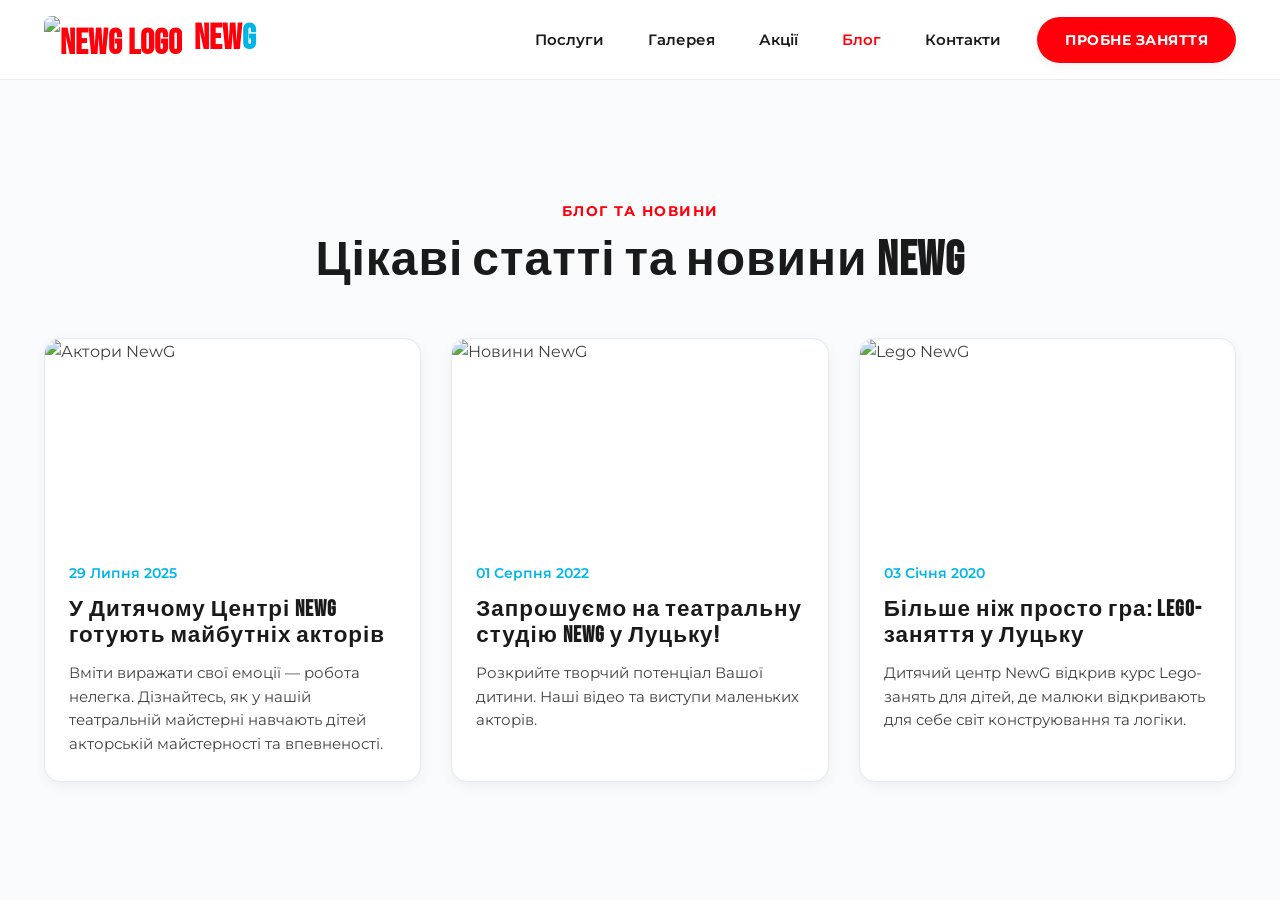
==== blog/index.html @ a783fdd4 "Initial commit for NewG Children Center website" ====
<!DOCTYPE html>
<html lang="uk">
<head>
  <meta charset="UTF-8">
  <meta name="viewport" content="width=device-width, initial-scale=1.0">
  <title>Блог та новини | Дитячий центр «NewG»</title>
  <link rel="stylesheet" href="../css/style.css">
</head>
<body>
  <header class="header">
    <div class="container header-container">
      <a href="../index.html" class="logo-brand">
        <img src="https://newg.com.ua/img/logo.jpg" alt="NewG Logo">
        <span class="logo-text">New<span>G</span></span>
      </a>
      <nav class="nav-desktop">
        <ul class="nav-list">
          <li class="nav-item"><a href="../index.html#services" class="nav-link">Послуги</a></li>
          <li class="nav-item"><a href="../index.html#gallery" class="nav-link">Галерея</a></li>
          <li class="nav-item"><a href="../promo/index.html" class="nav-link">Акції</a></li>
          <li class="nav-item"><a href="index.html" class="nav-link" style="color: var(--primary-red);">Блог</a></li>
          <li class="nav-item"><a href="../index.html#contact" class="nav-link">Контакти</a></li>
        </ul>
        <button class="btn btn-primary" data-modal="probeModal">ПРОБНЕ ЗАНЯТТЯ</button>
      </nav>
    </div>
  </header>

  <section class="section" style="padding-top: 120px;">
    <div class="container">
      <div class="section-header">
        <span class="section-tag">Блог та новини</span>
        <h2 class="section-title">Цікаві статті та новини NewG</h2>
      </div>

      <div class="cards-grid">
        <article class="article-card">
          <div class="article-thumb">
            <img src="https://newg.com.ua/pages/blog/th/29.jpg" alt="Актори NewG">
          </div>
          <div class="article-body">
            <span class="article-date">29 Липня 2025</span>
            <h3 class="article-title">У Дитячому Центрі NewG готують майбутніх акторів</h3>
            <p class="article-snippet">Вміти виражати свої емоції — робота нелегка. Дізнайтесь, як у нашій театральній майстерні навчають дітей акторській майстерності та впевненості.</p>
          </div>
        </article>

        <article class="article-card">
          <div class="article-thumb">
            <img src="https://newg.com.ua/pages/blog/th/21.jpg" alt="Новини NewG">
          </div>
          <div class="article-body">
            <span class="article-date">01 Серпня 2022</span>
            <h3 class="article-title">Запрошуємо на театральну студію NewG у Луцьку!</h3>
            <p class="article-snippet">Розкрийте творчий потенціал Вашої дитини. Наші відео та виступи маленьких акторів.</p>
          </div>
        </article>

        <article class="article-card">
          <div class="article-thumb">
            <img src="https://newg.com.ua/pages/blog/th/24.jpg" alt="Lego NewG">
          </div>
          <div class="article-body">
            <span class="article-date">03 Січня 2020</span>
            <h3 class="article-title">Більше ніж просто гра: Lego-заняття у Луцьку</h3>
            <p class="article-snippet">Дитячий центр NewG відкрив курс Lego-занять для дітей, де малюки відкривають для себе світ конструювання та логіки.</p>
          </div>
        </article>
      </div>
    </div>
  </section>

  <!-- Modal: Probe -->
  <div class="modal-backdrop" id="probeModal">
    <div class="modal-card">
      <button class="modal-close-btn" aria-label="Close modal">&times;</button>
      <h3 class="modal-title">Безкоштовне пробне заняття</h3>
      <form>
        <div class="form-group">
          <label class="form-label" for="probeName">Ваше ім'я</label>
          <input type="text" id="probeName" class="form-input" placeholder="Олена" required minlength="2">
        </div>
        <div class="form-group">
          <label class="form-label" for="probePhone">Номер телефону</label>
          <input type="tel" id="probePhone" class="form-input" placeholder="+38 050 000 00 00" required minlength="10">
        </div>
        <button type="submit" class="btn btn-primary" style="width: 100%; margin-top: 10px;">ЗАПИСАТИСЬ</button>
      </form>
    </div>
  </div>

  <script src="../js/app.js"></script>
</body>
</html>
---- css/style.css ----
@import url('https://fonts.googleapis.com/css2?family=Bebas+Neue&family=Montserrat:wght@300;400;500;600;700;800&display=swap');

:root {
  --primary-red: #ff000b;
  --primary-red-hover: #d40009;
  --secondary-cyan: #00b5e8;
  --secondary-cyan-hover: #0093be;
  --dark-text: #1a1a1a;
  --body-text: #434343;
  --bg-light: #f9fbfd;
  --bg-card: #ffffff;
  --border-color: #e5e9f0;
  --shadow-sm: 0 4px 12px rgba(0, 0, 0, 0.05);
  --shadow-md: 0 8px 30px rgba(0, 0, 0, 0.08);
  --shadow-lg: 0 16px 40px rgba(0, 0, 0, 0.12);
  --radius-sm: 8px;
  --radius-md: 16px;
  --radius-lg: 24px;
  --transition-fast: 0.2s cubic-bezier(0.4, 0, 0.2, 1);
  --transition-normal: 0.35s cubic-bezier(0.4, 0, 0.2, 1);
  --font-heading: 'Bebas Neue', cursive, sans-serif;
  --font-body: 'Montserrat', sans-serif;
}

/* Reset & Global */
*, *::before, *::after {
  box-sizing: border-box;
  margin: 0;
  padding: 0;
}

html {
  scroll-behavior: smooth;
  font-size: 16px;
}

body {
  font-family: var(--font-body);
  color: var(--body-text);
  background-color: var(--bg-light);
  line-height: 1.6;
  overflow-x: hidden;
  padding-top: 80px;
}

::selection {
  background-color: var(--primary-red);
  color: #fff;
}

/* Typography */
h1, h2, h3, h4, h5, h6 {
  color: var(--dark-text);
  font-family: var(--font-heading);
  letter-spacing: 1px;
  line-height: 1.1;
}

a {
  color: inherit;
  text-decoration: none;
  transition: var(--transition-fast);
}

img {
  max-width: 100%;
  height: auto;
  display: block;
}

.container {
  max-width: 1240px;
  margin: 0 auto;
  padding: 0 24px;
}

.container-wide {
  max-width: 1360px;
  margin: 0 auto;
  padding: 0 24px;
}

/* Buttons */
.btn {
  display: inline-flex;
  align-items: center;
  justify-content: center;
  gap: 10px;
  padding: 14px 28px;
  font-family: var(--font-body);
  font-weight: 700;
  font-size: 0.9rem;
  text-transform: uppercase;
  letter-spacing: 0.5px;
  border-radius: 50px;
  border: none;
  cursor: pointer;
  transition: var(--transition-normal);
  box-shadow: var(--shadow-sm);
}

.btn-primary {
  background-color: var(--primary-red);
  color: #ffffff;
}

.btn-primary:hover {
  background-color: var(--secondary-cyan);
  transform: translateY(-2px);
  box-shadow: 0 8px 20px rgba(0, 181, 232, 0.3);
}

.btn-secondary {
  background-color: var(--secondary-cyan);
  color: #ffffff;
}

.btn-secondary:hover {
  background-color: var(--primary-red);
  transform: translateY(-2px);
  box-shadow: 0 8px 20px rgba(255, 0, 11, 0.3);
}

.btn-outline {
  background: transparent;
  border: 2px solid var(--primary-red);
  color: var(--primary-red);
}

.btn-outline:hover {
  background: var(--primary-red);
  color: #ffffff;
  transform: translateY(-2px);
}

/* Header & Navigation */
.header {
  position: fixed;
  top: 0;
  left: 0;
  right: 0;
  height: 80px;
  background: rgba(255, 255, 255, 0.95);
  backdrop-filter: blur(12px);
  -webkit-backdrop-filter: blur(12px);
  border-bottom: 1px solid rgba(0, 0, 0, 0.08);
  z-index: 1000;
  transition: var(--transition-normal);
}

.header-container {
  display: flex;
  align-items: center;
  justify-content: space-between;
  height: 100%;
}

.logo-brand {
  display: flex;
  align-items: center;
  gap: 12px;
  font-family: var(--font-heading);
  font-size: 2.2rem;
  font-weight: 700;
  color: var(--primary-red);
}

.logo-brand img {
  height: 48px;
  width: auto;
  border-radius: var(--radius-sm);
}

.logo-text span {
  color: var(--secondary-cyan);
}

.nav-desktop {
  display: flex;
  align-items: center;
  gap: 24px;
}

.nav-list {
  display: flex;
  align-items: center;
  list-style: none;
  gap: 20px;
}

.nav-item {
  position: relative;
}

.nav-link {
  font-weight: 600;
  font-size: 0.92rem;
  color: var(--dark-text);
  padding: 8px 12px;
  border-radius: var(--radius-sm);
}

.nav-link:hover {
  color: var(--primary-red);
}

/* Dropdown Menu */
.dropdown {
  position: absolute;
  top: 100%;
  left: 0;
  min-width: 260px;
  background: #ffffff;
  border-radius: var(--radius-md);
  box-shadow: var(--shadow-lg);
  padding: 12px 0;
  opacity: 0;
  visibility: hidden;
  transform: translateY(10px);
  transition: var(--transition-normal);
  list-style: none;
  z-index: 1001;
  border: 1px solid rgba(0, 0, 0, 0.05);
}

.nav-item:hover .dropdown {
  opacity: 1;
  visibility: visible;
  transform: translateY(0);
}

.dropdown-link {
  display: block;
  padding: 10px 20px;
  font-size: 0.9rem;
  font-weight: 500;
  color: var(--body-text);
}

.dropdown-link:hover {
  background: #f0f8ff;
  color: var(--secondary-cyan);
  padding-left: 24px;
}

/* Mobile Nav Toggle */
.mobile-toggle {
  display: none;
  background: none;
  border: none;
  cursor: pointer;
  width: 40px;
  height: 40px;
  position: relative;
  z-index: 1002;
}

.mobile-toggle span {
  display: block;
  width: 26px;
  height: 3px;
  background: var(--dark-text);
  margin: 5px auto;
  border-radius: 2px;
  transition: var(--transition-normal);
}

/* Mobile Nav Drawer */
.mobile-nav-overlay {
  position: fixed;
  inset: 0;
  background: rgba(0, 0, 0, 0.5);
  backdrop-filter: blur(4px);
  opacity: 0;
  visibility: hidden;
  transition: var(--transition-normal);
  z-index: 1000;
}

.mobile-nav-overlay.active {
  opacity: 1;
  visibility: visible;
}

.mobile-drawer {
  position: fixed;
  top: 0;
  right: -320px;
  width: 320px;
  height: 100vh;
  background: #ffffff;
  box-shadow: var(--shadow-lg);
  padding: 80px 24px 30px;
  transition: var(--transition-normal);
  z-index: 1001;
  display: flex;
  flex-direction: column;
  justify-content: space-between;
}

.mobile-drawer.active {
  right: 0;
}

.mobile-nav-list {
  list-style: none;
  display: flex;
  flex-direction: column;
  gap: 16px;
}

.mobile-nav-link {
  font-size: 1.1rem;
  font-weight: 600;
  color: var(--dark-text);
}

/* Hero Section */
.hero-section {
  padding: 60px 0 80px;
  background: linear-gradient(135deg, #ffffff 0%, #f4f9ff 100%);
  position: relative;
  overflow: hidden;
}

.hero-grid {
  display: grid;
  grid-template-columns: 1fr 1fr;
  gap: 40px;
  align-items: center;
}

.hero-content {
  display: flex;
  flex-direction: column;
  gap: 20px;
}

.hero-badge {
  display: inline-flex;
  align-items: center;
  gap: 8px;
  padding: 6px 16px;
  background: rgba(255, 0, 11, 0.08);
  color: var(--primary-red);
  border-radius: 50px;
  font-weight: 700;
  font-size: 0.85rem;
  width: fit-content;
}

.hero-title {
  font-size: 3.8rem;
  color: var(--dark-text);
  line-height: 1.05;
}

.hero-subtitle {
  font-size: 1.25rem;
  font-weight: 700;
  color: var(--secondary-cyan);
}

.hero-desc {
  font-size: 1rem;
  color: var(--body-text);
  line-height: 1.7;
}

.hero-actions {
  display: flex;
  align-items: center;
  gap: 16px;
  flex-wrap: wrap;
  margin-top: 10px;
}

.phone-link {
  display: inline-flex;
  align-items: center;
  gap: 8px;
  font-size: 1.1rem;
  font-weight: 700;
  color: var(--dark-text);
}

.phone-link:hover {
  color: var(--primary-red);
}

.social-icon-btn {
  display: inline-flex;
  align-items: center;
  justify-content: center;
  width: 44px;
  height: 44px;
  border-radius: 50%;
  background: #ffffff;
  box-shadow: var(--shadow-sm);
  border: 1px solid var(--border-color);
  transition: var(--transition-fast);
}

.social-icon-btn:hover {
  transform: translateY(-2px);
  box-shadow: var(--shadow-md);
}

.hero-slider-wrap {
  position: relative;
  border-radius: var(--radius-lg);
  overflow: hidden;
  box-shadow: var(--shadow-lg);
}

.hero-slider {
  position: relative;
  width: 100%;
  aspect-ratio: 4/3;
}

.hero-slide {
  position: absolute;
  inset: 0;
  opacity: 0;
  transition: opacity 0.8s ease;
}

.hero-slide.active {
  opacity: 1;
}

.hero-slide img {
  width: 100%;
  height: 100%;
  object-fit: cover;
}

/* Slider Controls */
.slider-dots {
  position: absolute;
  bottom: 16px;
  left: 50%;
  transform: translateX(-50%);
  display: flex;
  gap: 8px;
  z-index: 10;
}

.slider-dot {
  width: 12px;
  height: 12px;
  border-radius: 50%;
  background: rgba(255, 255, 255, 0.5);
  border: none;
  cursor: pointer;
  transition: var(--transition-fast);
}

.slider-dot.active {
  background: #ffffff;
  width: 28px;
  border-radius: 12px;
}

/* Mission Quote Section */
.mission-section {
  padding: 60px 0;
  background: #ffffff;
  text-align: center;
  border-top: 1px solid var(--border-color);
  border-bottom: 1px solid var(--border-color);
}

.mission-box {
  max-width: 900px;
  margin: 0 auto;
  display: flex;
  flex-direction: column;
  align-items: center;
  gap: 20px;
}

.mission-quote {
  font-size: 1.25rem;
  font-weight: 500;
  line-height: 1.8;
  color: var(--dark-text);
  font-style: italic;
}

.mission-highlight {
  font-family: var(--font-heading);
  font-size: 2.2rem;
  color: var(--primary-red);
  letter-spacing: 1px;
}

/* Section Common */
.section {
  padding: 90px 0;
}

.section-header {
  text-align: center;
  max-width: 700px;
  margin: 0 auto 50px;
  display: flex;
  flex-direction: column;
  gap: 12px;
}

.section-tag {
  font-weight: 700;
  font-size: 0.9rem;
  color: var(--primary-red);
  text-transform: uppercase;
  letter-spacing: 1.5px;
}

.section-title {
  font-size: 3rem;
  color: var(--dark-text);
}

.section-desc {
  font-size: 1.05rem;
  color: var(--body-text);
}

/* Service Card Block Layout */
.service-block {
  display: grid;
  grid-template-columns: 1fr 1fr;
  gap: 60px;
  align-items: center;
  margin-bottom: 80px;
  background: #ffffff;
  padding: 40px;
  border-radius: var(--radius-lg);
  box-shadow: var(--shadow-md);
  border: 1px solid var(--border-color);
  transition: var(--transition-normal);
}

.service-block:hover {
  box-shadow: var(--shadow-lg);
  transform: translateY(-4px);
}

.service-block.reverse {
  grid-template-columns: 1fr 1fr;
}

.service-block.reverse .service-info {
  order: 2;
}

.service-block.reverse .service-gallery-wrap {
  order: 1;
}

.service-info {
  display: flex;
  flex-direction: column;
  gap: 16px;
}

.service-age-badge {
  display: inline-flex;
  padding: 4px 14px;
  background: var(--secondary-cyan);
  color: #ffffff;
  font-family: var(--font-heading);
  font-size: 1.1rem;
  border-radius: var(--radius-sm);
  width: fit-content;
}

.service-title {
  font-size: 2.4rem;
  color: var(--dark-text);
}

.service-list {
  list-style: none;
  display: flex;
  flex-direction: column;
  gap: 10px;
  margin: 10px 0;
}

.service-list li {
  position: relative;
  padding-left: 28px;
  font-size: 0.98rem;
}

.service-list li::before {
  content: "✓";
  position: absolute;
  left: 0;
  top: 0;
  color: var(--primary-red);
  font-weight: 800;
  font-size: 1.1rem;
}

.service-gallery-wrap {
  position: relative;
  border-radius: var(--radius-md);
  overflow: hidden;
  aspect-ratio: 4/3;
  box-shadow: var(--shadow-sm);
}

.service-gallery-wrap img {
  width: 100%;
  height: 100%;
  object-fit: cover;
}

/* STREAMS Grid */
.streams-grid {
  display: grid;
  grid-template-columns: repeat(auto-fit, minmax(130px, 1fr));
  gap: 12px;
  margin: 16px 0;
}

.stream-item {
  background: #f0f8ff;
  border: 1px solid #d0e8fc;
  padding: 12px;
  border-radius: var(--radius-sm);
  text-align: center;
}

.stream-letter {
  font-family: var(--font-heading);
  font-size: 1.8rem;
  color: var(--primary-red);
  line-height: 1;
}

.stream-text {
  font-size: 0.85rem;
  font-weight: 600;
  color: var(--dark-text);
}

/* Photo Gallery Section */
.gallery-section {
  background: #ffffff;
  padding: 90px 0;
}

.gallery-grid {
  display: grid;
  grid-template-columns: repeat(auto-fill, minmax(280px, 1fr));
  gap: 20px;
}

.gallery-item {
  position: relative;
  border-radius: var(--radius-md);
  overflow: hidden;
  aspect-ratio: 4/3;
  box-shadow: var(--shadow-sm);
  cursor: pointer;
}

.gallery-item img {
  width: 100%;
  height: 100%;
  object-fit: cover;
  transition: transform 0.5s ease;
}

.gallery-item:hover img {
  transform: scale(1.08);
}

.gallery-overlay {
  position: absolute;
  inset: 0;
  background: linear-gradient(to top, rgba(0, 0, 0, 0.6) 0%, transparent 60%);
  opacity: 0;
  transition: var(--transition-fast);
  display: flex;
  align-items: flex-end;
  padding: 20px;
  color: #ffffff;
  font-weight: 600;
}

.gallery-item:hover .gallery-overlay {
  opacity: 1;
}

/* Promo & Blog Cards Grid */
.cards-grid {
  display: grid;
  grid-template-columns: repeat(auto-fit, minmax(320px, 1fr));
  gap: 30px;
}

.article-card {
  background: #ffffff;
  border-radius: var(--radius-md);
  overflow: hidden;
  box-shadow: var(--shadow-sm);
  border: 1px solid var(--border-color);
  transition: var(--transition-normal);
  display: flex;
  flex-direction: column;
}

.article-card:hover {
  transform: translateY(-6px);
  box-shadow: var(--shadow-md);
}

.article-thumb {
  height: 200px;
  overflow: hidden;
}

.article-thumb img {
  width: 100%;
  height: 100%;
  object-fit: cover;
  transition: transform 0.5s ease;
}

.article-card:hover .article-thumb img {
  transform: scale(1.06);
}

.article-body {
  padding: 24px;
  display: flex;
  flex-direction: column;
  gap: 12px;
  flex-grow: 1;
}

.article-date {
  font-size: 0.85rem;
  color: var(--secondary-cyan);
  font-weight: 600;
}

.article-title {
  font-size: 1.4rem;
  color: var(--dark-text);
  line-height: 1.2;
}

.article-snippet {
  font-size: 0.92rem;
  color: var(--body-text);
}

/* Contact Footer Section */
.footer {
  background: #13171c;
  color: #e9e9ea;
  padding: 80px 0 40px;
}

.footer-grid {
  display: grid;
  grid-template-columns: 2fr 1fr 2fr;
  gap: 50px;
  align-items: center;
  padding-bottom: 60px;
  border-bottom: 1px solid rgba(255, 255, 255, 0.1);
}

.footer-info {
  display: flex;
  flex-direction: column;
  gap: 16px;
}

.footer-info h4 {
  color: #ffffff;
  font-size: 1.8rem;
}

.footer-contact-item {
  display: flex;
  align-items: center;
  gap: 12px;
  font-size: 1.1rem;
}

.footer-contact-item a {
  color: #ffffff;
}

.footer-contact-item a:hover {
  color: var(--primary-red);
}

.footer-brand {
  text-align: center;
  display: flex;
  flex-direction: column;
  align-items: center;
  gap: 20px;
}

.footer-logo img {
  height: 60px;
}

.footer-socials {
  display: flex;
  gap: 16px;
}

.footer-cta {
  display: flex;
  flex-direction: column;
  align-items: flex-end;
  gap: 16px;
  text-align: right;
}

.footer-bottom {
  padding-top: 30px;
  display: flex;
  justify-content: space-between;
  align-items: center;
  font-size: 0.85rem;
  color: #888888;
}

/* Modals */
.modal-backdrop {
  position: fixed;
  inset: 0;
  background: rgba(0, 0, 0, 0.65);
  backdrop-filter: blur(6px);
  display: flex;
  align-items: center;
  justify-content: center;
  opacity: 0;
  visibility: hidden;
  transition: var(--transition-normal);
  z-index: 2000;
  padding: 20px;
}

.modal-backdrop.active {
  opacity: 1;
  visibility: visible;
}

.modal-card {
  background: #ffffff;
  width: 100%;
  max-width: 480px;
  border-radius: var(--radius-lg);
  padding: 40px;
  box-shadow: var(--shadow-lg);
  position: relative;
  transform: scale(0.9);
  transition: var(--transition-normal);
}

.modal-backdrop.active .modal-card {
  transform: scale(1);
}

.modal-close-btn {
  position: absolute;
  top: 20px;
  right: 20px;
  background: none;
  border: none;
  font-size: 1.8rem;
  line-height: 1;
  color: #888888;
  cursor: pointer;
  transition: var(--transition-fast);
}

.modal-close-btn:hover {
  color: var(--primary-red);
}

.modal-title {
  font-size: 2.2rem;
  color: var(--dark-text);
  margin-bottom: 8px;
}

.modal-subtitle {
  font-size: 0.95rem;
  color: var(--body-text);
  margin-bottom: 24px;
}

.form-group {
  margin-bottom: 20px;
  display: flex;
  flex-direction: column;
  gap: 6px;
}

.form-label {
  font-size: 0.85rem;
  font-weight: 700;
  color: var(--dark-text);
}

.form-input {
  width: 100%;
  padding: 14px 18px;
  border: 1px solid var(--border-color);
  border-radius: var(--radius-sm);
  font-family: var(--font-body);
  font-size: 1rem;
  outline: none;
  transition: var(--transition-fast);
}

.form-input:focus {
  border-color: var(--primary-red);
  box-shadow: 0 0 0 3px rgba(255, 0, 11, 0.15);
}

/* Toast Notifications */
.toast-container {
  position: fixed;
  bottom: 30px;
  right: 30px;
  z-index: 3000;
  display: flex;
  flex-direction: column;
  gap: 10px;
}

.toast {
  background: #ffffff;
  color: var(--dark-text);
  padding: 16px 24px;
  border-radius: var(--radius-md);
  box-shadow: var(--shadow-lg);
  border-left: 5px solid var(--primary-red);
  font-weight: 600;
  font-size: 0.95rem;
  animation: slideInRight 0.4s ease forwards;
}

@keyframes slideInRight {
  from {
    transform: translateX(100%);
    opacity: 0;
  }
  to {
    transform: translateX(0);
    opacity: 1;
  }
}

/* Back to top button */
.back-to-top {
  position: fixed;
  bottom: 30px;
  left: 30px;
  width: 48px;
  height: 48px;
  border-radius: 50%;
  background: var(--primary-red);
  color: #ffffff;
  border: none;
  cursor: pointer;
  box-shadow: var(--shadow-md);
  display: flex;
  align-items: center;
  justify-content: center;
  font-size: 1.2rem;
  opacity: 0;
  visibility: hidden;
  transition: var(--transition-normal);
  z-index: 999;
}

.back-to-top.visible {
  opacity: 1;
  visibility: visible;
}

.back-to-top:hover {
  background: var(--secondary-cyan);
  transform: translateY(-4px);
}

/* Responsive Media Queries */
@media (max-width: 1024px) {
  .hero-grid {
    grid-template-columns: 1fr;
  }
  
  .service-block, .service-block.reverse {
    grid-template-columns: 1fr;
    padding: 30px;
  }

  .service-block.reverse .service-info {
    order: 1;
  }

  .service-block.reverse .service-gallery-wrap {
    order: 2;
  }

  .footer-grid {
    grid-template-columns: 1fr;
    text-align: center;
  }

  .footer-cta {
    align-items: center;
    text-align: center;
  }
}

@media (max-width: 768px) {
  .nav-desktop {
    display: none;
  }

  .mobile-toggle {
    display: block;
  }

  .hero-title {
    font-size: 2.8rem;
  }

  .section-title {
    font-size: 2.2rem;
  }
}
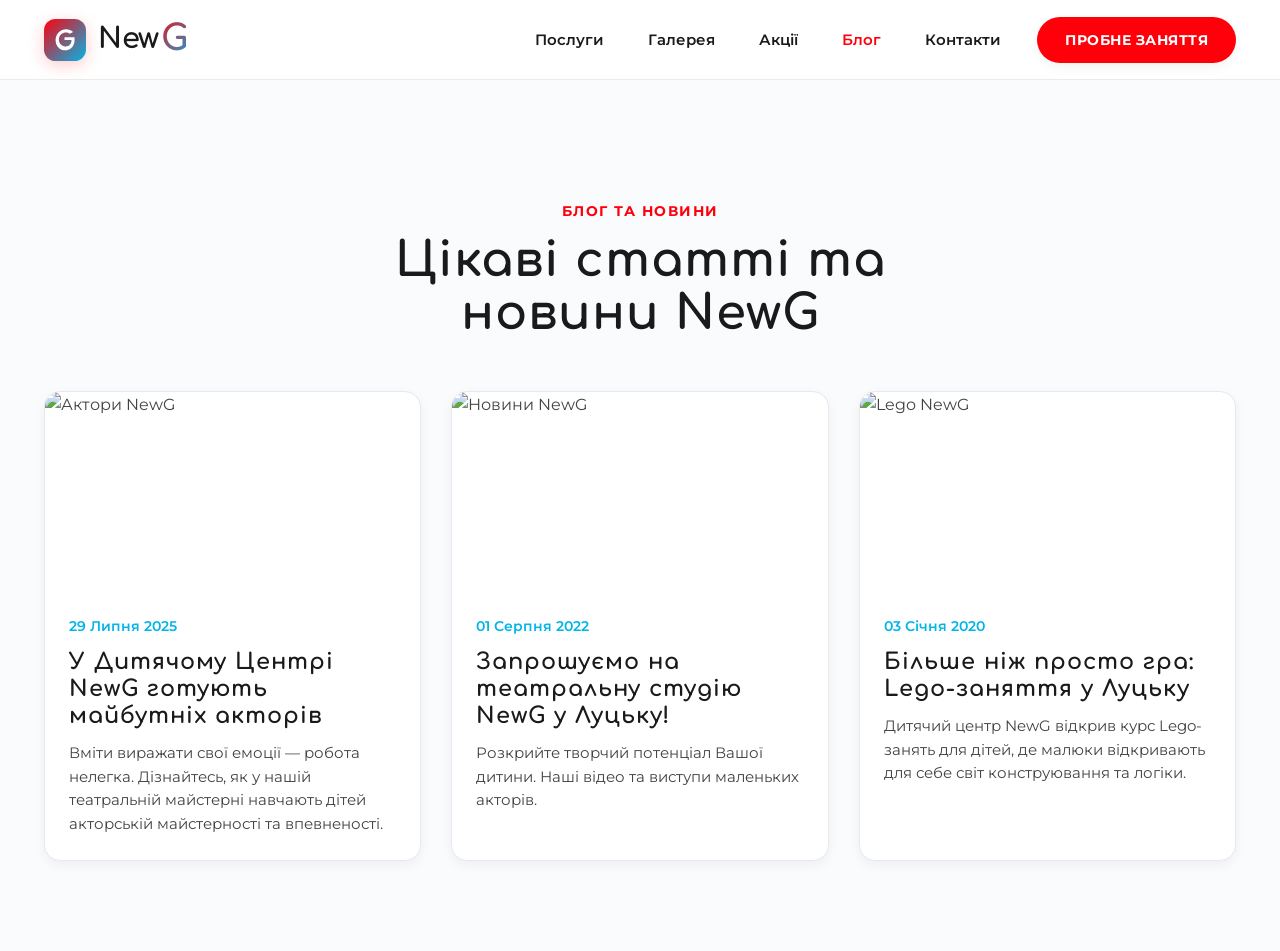
==== commit 0f0a8649: "Update font to rounded Comfortaa and enhance logo G sharpness with vector SVG" ====
--- a/blog/index.html
+++ b/blog/index.html
@@ -10,8 +10,19 @@
   <header class="header">
     <div class="container header-container">
       <a href="../index.html" class="logo-brand">
-        <img src="https://newg.com.ua/img/logo.jpg" alt="NewG Logo">
-        <span class="logo-text">New<span>G</span></span>
+        <div class="logo-icon-wrap">
+          <svg width="42" height="42" viewBox="0 0 44 44" fill="none" xmlns="http://www.w3.org/2000/svg">
+            <rect width="44" height="44" rx="12" fill="url(#logo_grad_blg)"/>
+            <path d="M 27 15.5 C 24.8 13.5 20.8 13.5 18 16 C 14.8 18.8 14.8 24.2 18 27 C 21 29.8 25.5 29.2 27.5 26.5 C 28.5 25.2 28.8 23.5 28.8 22 H 21.5 V 19 H 32 V 22.5 C 32 26 30.5 29 28 31 C 24.5 33.8 18.5 33.5 14.8 29.5 C 11.2 25.5 11.2 18.5 15.5 14 C 19.5 9.8 26.5 10 30.5 13.5 L 27 15.5 Z" fill="white"/>
+            <defs>
+              <linearGradient id="logo_grad_blg" x1="0" y1="0" x2="44" y2="44" gradientUnits="userSpaceOnUse">
+                <stop stop-color="#FF000B"/>
+                <stop offset="1" stop-color="#00B5E8"/>
+              </linearGradient>
+            </defs>
+          </svg>
+        </div>
+        <span class="logo-text">New<span class="logo-g-accent">G</span></span>
       </a>
       <nav class="nav-desktop">
         <ul class="nav-list">
--- a/css/style.css
+++ b/css/style.css
@@ -1,4 +1,4 @@
-@import url('https://fonts.googleapis.com/css2?family=Bebas+Neue&family=Montserrat:wght@300;400;500;600;700;800&display=swap');
+@import url('https://fonts.googleapis.com/css2?family=Comfortaa:wght@400;600;700&family=Nunito:wght@400;600;700;800&family=Montserrat:wght@300;400;500;600;700;800&display=swap');
 
 :root {
   --primary-red: #ff000b;
@@ -18,7 +18,7 @@
   --radius-lg: 24px;
   --transition-fast: 0.2s cubic-bezier(0.4, 0, 0.2, 1);
   --transition-normal: 0.35s cubic-bezier(0.4, 0, 0.2, 1);
-  --font-heading: 'Bebas Neue', cursive, sans-serif;
+  --font-heading: 'Comfortaa', 'Nunito', cursive, sans-serif;
   --font-body: 'Montserrat', sans-serif;
 }
 
@@ -160,19 +160,40 @@
   align-items: center;
   gap: 12px;
   font-family: var(--font-heading);
+  font-size: 1.8rem;
+  font-weight: 700;
+  color: var(--dark-text);
+}
+
+.logo-icon-wrap {
+  display: flex;
+  align-items: center;
+  justify-content: center;
+  transition: transform 0.3s cubic-bezier(0.4, 0, 0.2, 1);
+  filter: drop-shadow(0 4px 8px rgba(255, 0, 11, 0.2));
+}
+
+.logo-brand:hover .logo-icon-wrap {
+  transform: scale(1.08) rotate(-4deg);
+}
+
+.logo-text {
+  font-family: var(--font-heading);
+  font-weight: 700;
+  letter-spacing: -0.5px;
+  color: var(--dark-text);
+  display: flex;
+  align-items: center;
+  gap: 2px;
+}
+
+.logo-g-accent {
+  color: var(--primary-red);
+  background: linear-gradient(135deg, #ff000b 0%, #00b5e8 100%);
+  -webkit-background-clip: text;
+  -webkit-text-fill-color: transparent;
   font-size: 2.2rem;
   font-weight: 700;
-  color: var(--primary-red);
-}
-
-.logo-brand img {
-  height: 48px;
-  width: auto;
-  border-radius: var(--radius-sm);
-}
-
-.logo-text span {
-  color: var(--secondary-cyan);
 }
 
 .nav-desktop {
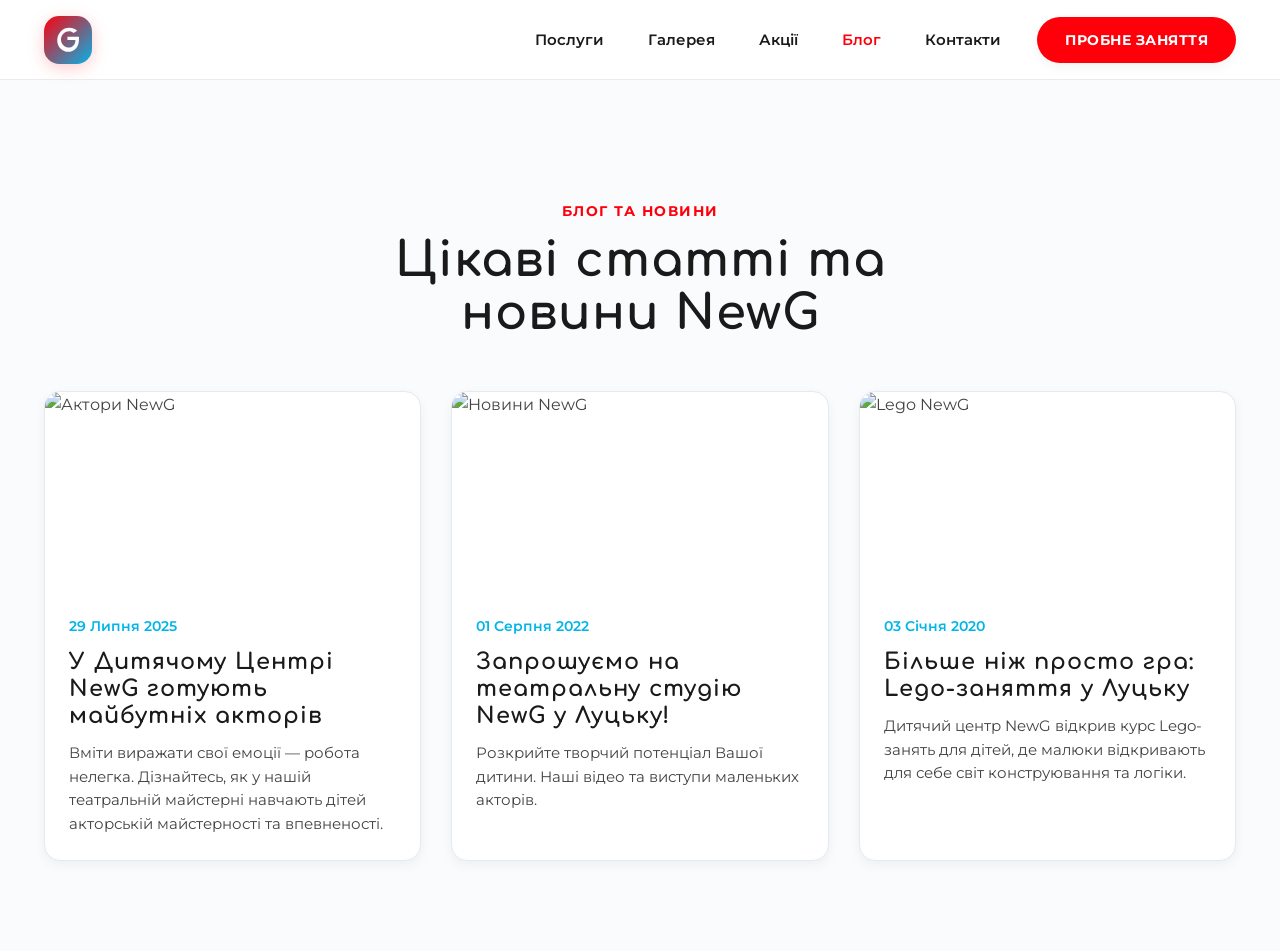
==== commit d6cc667d: "Leave only sharp SVG letter G badge logo in web and mobile views" ====
--- a/blog/index.html
+++ b/blog/index.html
@@ -9,10 +9,10 @@
 <body>
   <header class="header">
     <div class="container header-container">
-      <a href="../index.html" class="logo-brand">
+      <a href="../index.html" class="logo-brand" aria-label="NewG">
         <div class="logo-icon-wrap">
-          <svg width="42" height="42" viewBox="0 0 44 44" fill="none" xmlns="http://www.w3.org/2000/svg">
-            <rect width="44" height="44" rx="12" fill="url(#logo_grad_blg)"/>
+          <svg width="48" height="48" viewBox="0 0 44 44" fill="none" xmlns="http://www.w3.org/2000/svg">
+            <rect width="44" height="44" rx="14" fill="url(#logo_grad_blg)"/>
             <path d="M 27 15.5 C 24.8 13.5 20.8 13.5 18 16 C 14.8 18.8 14.8 24.2 18 27 C 21 29.8 25.5 29.2 27.5 26.5 C 28.5 25.2 28.8 23.5 28.8 22 H 21.5 V 19 H 32 V 22.5 C 32 26 30.5 29 28 31 C 24.5 33.8 18.5 33.5 14.8 29.5 C 11.2 25.5 11.2 18.5 15.5 14 C 19.5 9.8 26.5 10 30.5 13.5 L 27 15.5 Z" fill="white"/>
             <defs>
               <linearGradient id="logo_grad_blg" x1="0" y1="0" x2="44" y2="44" gradientUnits="userSpaceOnUse">
@@ -22,7 +22,6 @@
             </defs>
           </svg>
         </div>
-        <span class="logo-text">New<span class="logo-g-accent">G</span></span>
       </a>
       <nav class="nav-desktop">
         <ul class="nav-list">
